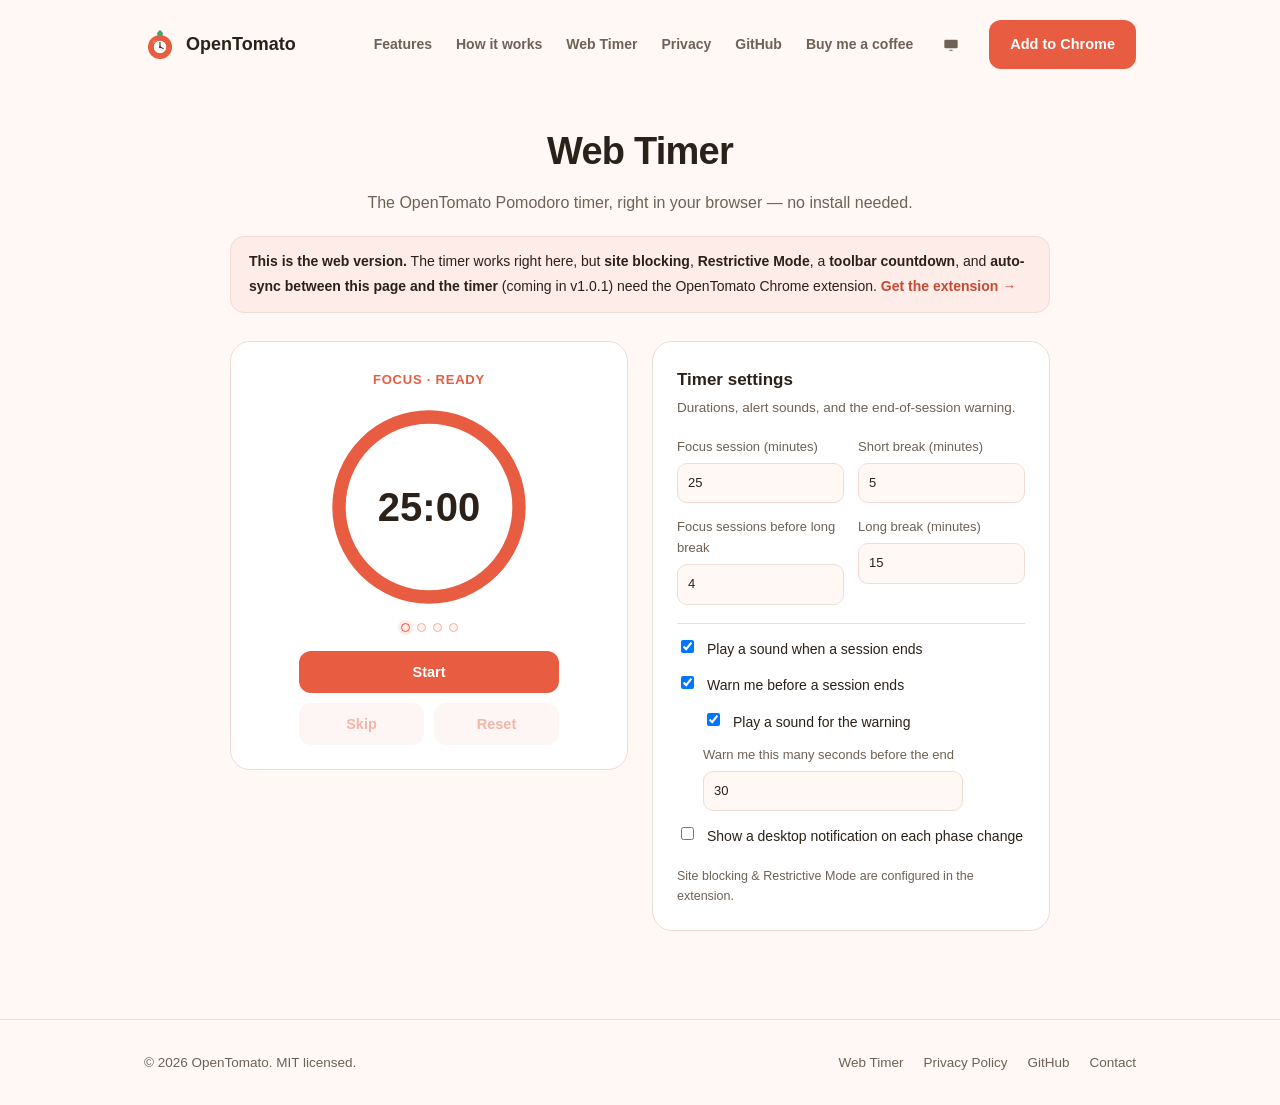
==== app.html @ 350d2db2 "Add app.html: a standalone web version of the timer The extension's Pomodoro timer as a plain web pa" ====
<!DOCTYPE html>
<html lang="en">
  <head>
    <meta charset="utf-8" />
    <meta name="viewport" content="width=device-width, initial-scale=1" />
    <title>Web Timer · OpenTomato</title>
    <meta
      name="description"
      content="A free browser-based Pomodoro timer from OpenTomato — customizable focus and break durations, alert sounds, and desktop notifications. Site blocking and Restrictive Mode need the Chrome extension."
    />
    <link rel="icon" href="assets/logo.svg" type="image/svg+xml" />
    <link rel="stylesheet" href="assets/style.css" />
    <link rel="stylesheet" href="assets/app.css" />
    <script src="assets/theme.js"></script>
    <script src="assets/config.js"></script>
  </head>
  <body>
    <nav class="site-nav">
      <div class="container nav-inner">
        <a href="index.html" class="brand">
          <img src="assets/logo.svg" alt="" />
          OpenTomato
        </a>
        <div class="nav-links">
          <a href="index.html#features">Features</a>
          <a href="index.html#how-it-works">How it works</a>
          <a href="app.html" aria-current="page">Web Timer</a>
          <a href="privacy.html">Privacy</a>
          <a href="https://github.com/cksarge/OpenTomato" target="_blank" rel="noopener">GitHub</a>
          <a href="https://buymeacoffee.com/cksarge" target="_blank" rel="noopener">Buy me a coffee</a>
          <button id="theme-toggle-btn" class="icon-btn" title="Toggle theme" aria-label="Toggle theme"></button>
          <!-- URL filled in from assets/config.js once OpenTomato is on the Web Store -->
          <a href="#" data-store-link class="btn btn-primary">Add to Chrome</a>
        </div>
      </div>
    </nav>

    <main class="container app-main">
      <header class="app-head">
        <h1>Web Timer</h1>
        <p class="app-sub">The OpenTomato Pomodoro timer, right in your browser — no install needed.</p>
      </header>

      <div class="app-callout" id="ext-callout">
        <strong>This is the web version.</strong> The timer works right here, but site blocking,
        Restrictive Mode, a toolbar countdown, and auto-sync between this page and the timer need the
        OpenTomato Chrome extension.
      </div>

      <div class="app-layout">
        <section class="timer-card" id="timer-card" data-phase="work">
          <p class="phase-label" id="phase-label">Focus</p>
          <div class="ring-wrap">
            <svg class="ring" viewBox="0 0 120 120" aria-hidden="true">
              <circle class="ring-track" cx="60" cy="60" r="54" />
              <circle class="ring-progress" id="ring-progress" cx="60" cy="60" r="54" />
            </svg>
            <div class="time-display" id="time-display">25:00</div>
          </div>
          <div class="cycle-dots" id="cycle-dots" aria-hidden="true"></div>

          <div class="timer-controls">
            <div class="primary-row">
              <button id="primary-btn" type="button" class="btn primary-btn">Start</button>
            </div>
            <div class="secondary-row">
              <button id="skip-btn" type="button" class="btn btn-soft" disabled>Skip</button>
              <button id="reset-btn" type="button" class="btn btn-soft" disabled>Reset</button>
            </div>
          </div>
        </section>

        <section class="settings-card">
          <h2>Timer settings</h2>
          <p class="settings-sub">Durations, alert sounds, and the end-of-session warning.</p>

          <form id="settings-form" autocomplete="off">
            <div class="field-grid">
              <label class="field">
                <span>Focus session (minutes)</span>
                <input type="number" id="workMinutes" min="1" max="180" step="1" />
              </label>
              <label class="field">
                <span>Short break (minutes)</span>
                <input type="number" id="restMinutes" min="1" max="60" step="1" />
              </label>
              <label class="field">
                <span>Focus sessions before long break</span>
                <input type="number" id="cyclesBeforeLongBreak" min="1" max="12" step="1" />
              </label>
              <label class="field">
                <span>Long break (minutes)</span>
                <input type="number" id="longBreakMinutes" min="1" max="120" step="1" />
              </label>
            </div>

            <hr class="settings-divider" />

            <label class="toggle-row">
              <input type="checkbox" id="soundOnEnd" />
              <span>Play a sound when a session ends</span>
            </label>

            <label class="toggle-row">
              <input type="checkbox" id="warningEnabled" />
              <span>Warn me before a session ends</span>
            </label>
            <div id="warning-detail">
              <label class="toggle-row indent">
                <input type="checkbox" id="soundOnWarning" />
                <span>Play a sound for the warning</span>
              </label>
              <label class="field" style="margin: 12px 0 0 26px; max-width: 260px">
                <span>Warn me this many seconds before the end</span>
                <input type="number" id="warningSeconds" min="5" max="120" step="5" />
              </label>
            </div>

            <label class="toggle-row" id="notify-row">
              <input type="checkbox" id="notificationsEnabled" />
              <span>Show a desktop notification on each phase change</span>
            </label>
            <p class="hint muted-note" id="notify-hint" hidden>
              Your browser blocked notifications for this site. Allow them in the site settings, then
              turn this back on.
            </p>
            <p class="hint" id="notify-synced-note" hidden>
              The OpenTomato extension is connected and shows its own notifications.
            </p>

            <div class="settings-foot">
              <span class="ext-note">Site blocking &amp; Restrictive Mode are configured in the extension.</span>
              <span class="saved-indicator" id="saved-indicator" aria-live="polite">Saved</span>
            </div>
          </form>
        </section>
      </div>
    </main>

    <footer class="site-footer">
      <div class="container footer-inner">
        <span>© 2026 OpenTomato. MIT licensed.</span>
        <div class="footer-links">
          <a href="app.html">Web Timer</a>
          <a href="privacy.html">Privacy Policy</a>
          <a href="https://github.com/cksarge/OpenTomato" target="_blank" rel="noopener">GitHub</a>
          <a href="mailto:carterkcoding@gmail.com">Contact</a>
        </div>
      </div>
    </footer>

    <script src="assets/app.js"></script>
  </body>
</html>
---- assets/style.css ----
:root {
  --color-work: #e85c41;
  --color-work-dark: #c94a32;
  --color-work-soft: #fdece7;
  --color-rest: #3fa66b;
  --color-rest-soft: #e9f7ef;
  --color-long-break: #3f7fd1;
  --color-long-break-soft: #eaf2fc;

  --bg: #fff8f5;
  --surface: #ffffff;
  --text: #2b2118;
  --text-muted: #6f6155;
  --border: #f0dcd3;

  color-scheme: light;
}

/* Dark mode: follows the OS/browser preference by default, or an explicit
   data-theme="dark"/"light" set by the toggle button (see assets/theme.js).
   Text goes noticeably lighter, not just the background going darker. */
@media (prefers-color-scheme: dark) {
  :root:not([data-theme="light"]) {
    --color-work: #ff7d61;
    --color-work-dark: #ffb4a0;
    --color-work-soft: #3a231d;
    --color-rest: #5cd08a;
    --color-rest-soft: #1c3226;
    --color-long-break: #6fa8ea;
    --color-long-break-soft: #1c2c3f;

    --bg: #1b1512;
    --surface: #241b17;
    --text: #f5ece6;
    --text-muted: #b7a99d;
    --border: #3a2c25;

    color-scheme: dark;
  }
}

:root[data-theme="dark"] {
  --color-work: #ff7d61;
  --color-work-dark: #ffb4a0;
  --color-work-soft: #3a231d;
  --color-rest: #5cd08a;
  --color-rest-soft: #1c3226;
  --color-long-break: #6fa8ea;
  --color-long-break-soft: #1c2c3f;

  --bg: #1b1512;
  --surface: #241b17;
  --text: #f5ece6;
  --text-muted: #b7a99d;
  --border: #3a2c25;

  color-scheme: dark;
}

:root[data-theme="light"] {
  color-scheme: light;
}

* {
  box-sizing: border-box;
}

html {
  scroll-behavior: smooth;
}

body {
  margin: 0;
  background: var(--bg);
  color: var(--text);
  font-family: -apple-system, BlinkMacSystemFont, "Segoe UI", Roboto, sans-serif;
  line-height: 1.6;
  transition: background 0.2s ease, color 0.2s ease;
}

a {
  color: var(--color-work-dark);
}

.container {
  max-width: 1040px;
  margin: 0 auto;
  padding: 0 24px;
}

/* Nav */
.site-nav {
  display: flex;
  align-items: center;
  justify-content: space-between;
  padding: 20px 0;
}

.nav-inner {
  display: flex;
  align-items: center;
  justify-content: space-between;
  width: 100%;
}

.brand {
  display: flex;
  align-items: center;
  gap: 10px;
  text-decoration: none;
  color: var(--text);
  font-weight: 800;
  font-size: 18px;
}

.brand img {
  width: 32px;
  height: 32px;
}

.nav-links {
  display: flex;
  align-items: center;
  flex-wrap: wrap;
  justify-content: flex-end;
  gap: 24px;
  font-size: 14px;
  font-weight: 600;
}

.nav-links a {
  color: var(--text-muted);
  text-decoration: none;
}

.nav-links a:hover {
  color: var(--color-work);
}

.nav-links .btn {
  color: #fff;
}

.icon-btn {
  border: none;
  background: transparent;
  color: var(--text-muted);
  cursor: pointer;
  padding: 6px;
  border-radius: 8px;
  font-size: 16px;
  line-height: 1;
  display: flex;
  align-items: center;
  justify-content: center;
  transition: background 0.15s, color 0.15s;
}

.icon-btn:hover {
  background: var(--color-work-soft);
  color: var(--color-work);
}

/* Buttons */
.btn {
  display: inline-flex;
  align-items: center;
  gap: 8px;
  border-radius: 12px;
  padding: 12px 20px;
  font-weight: 700;
  font-size: 14.5px;
  text-decoration: none;
  border: 1px solid transparent;
  transition: transform 0.12s ease, filter 0.15s ease;
}

.btn:active {
  transform: scale(0.98);
}

.btn-primary {
  background: var(--color-work);
  color: #fff !important;
}

.btn-primary:hover {
  filter: brightness(1.06);
}

.btn-secondary {
  background: var(--surface);
  border-color: var(--border);
  color: var(--text) !important;
}

.btn-secondary:hover {
  border-color: var(--color-work);
  color: var(--color-work) !important;
}

/* Hero */
.hero {
  padding: 64px 0 48px;
  text-align: center;
}

.hero .badge {
  display: inline-block;
  background: var(--color-work-soft);
  color: var(--color-work-dark);
  font-size: 13px;
  font-weight: 700;
  padding: 6px 14px;
  border-radius: 999px;
  margin-bottom: 20px;
}

.hero h1 {
  font-size: clamp(32px, 5vw, 48px);
  margin: 0 0 16px;
  letter-spacing: -0.02em;
}

.hero p.lead {
  max-width: 560px;
  margin: 0 auto 32px;
  color: var(--text-muted);
  font-size: 17px;
}

.hero-actions {
  display: flex;
  gap: 12px;
  justify-content: center;
  flex-wrap: wrap;
  margin-bottom: 40px;
}

.hero-mockup {
  max-width: 320px;
  margin: 0 auto;
  background: var(--surface);
  border: 1px solid var(--border);
  border-radius: 22px;
  padding: 24px;
  box-shadow: 0 30px 60px -30px rgba(43, 33, 24, 0.25);
}

.hero-mockup .mockup-phase {
  font-size: 12px;
  font-weight: 800;
  letter-spacing: 0.06em;
  text-transform: uppercase;
  color: var(--color-work);
  margin-bottom: 10px;
}

.hero-mockup .mockup-ring {
  width: 160px;
  height: 160px;
  margin: 0 auto 14px;
  border-radius: 50%;
  display: flex;
  align-items: center;
  justify-content: center;
  font-size: 32px;
  font-weight: 800;
  /* Same shape as the real popup countdown ring: starts at 12 o'clock and
     fills clockwise. 18:24 left out of a 25:00 session is 73.6% remaining. */
  background:
    radial-gradient(closest-side, var(--surface) 87%, transparent 88% 100%),
    conic-gradient(var(--color-work) 0% 73.6%, var(--color-work-soft) 73.6% 100%);
}

.hero-mockup .mockup-dots {
  display: flex;
  gap: 6px;
  justify-content: center;
}

/* Mirrors the real popup's cycle dots: a completed session is a solid dot,
   the session in progress is the outlined dot with a halo ring, and upcoming
   sessions are faint outlined dots. */
.hero-mockup .mockup-dots span {
  width: 8px;
  height: 8px;
  box-sizing: border-box;
  border-radius: 50%;
  background: var(--color-work-soft);
  border: 1.5px solid var(--color-work);
  opacity: 0.5;
}

.hero-mockup .mockup-dots span.filled {
  background: var(--color-work);
  opacity: 1;
}

.hero-mockup .mockup-dots span.active {
  opacity: 1;
  box-shadow: 0 0 0 3px var(--color-work-soft);
}

/* Feature grid */
.section {
  padding: 56px 0;
}

.section h2 {
  font-size: 28px;
  text-align: center;
  margin: 0 0 8px;
}

.section .section-lead {
  text-align: center;
  color: var(--text-muted);
  max-width: 520px;
  margin: 0 auto 40px;
}

.feature-grid {
  display: grid;
  grid-template-columns: repeat(3, 1fr);
  gap: 20px;
}

.feature-card {
  background: var(--surface);
  border: 1px solid var(--border);
  border-radius: 18px;
  padding: 24px;
}

.feature-card .icon {
  font-size: 26px;
  margin-bottom: 12px;
}

.feature-card h3 {
  margin: 0 0 8px;
  font-size: 16px;
}

.feature-card p {
  margin: 0;
  color: var(--text-muted);
  font-size: 14px;
}

/* Support */
.support-grid {
  display: grid;
  grid-template-columns: repeat(2, 1fr);
  gap: 20px;
}

.support-card {
  text-align: center;
}

.support-card .icon {
  font-size: 30px;
}

.support-card p {
  margin-bottom: 18px;
}

.support-card .btn {
  width: 100%;
  justify-content: center;
}

/* How it works */
.steps {
  display: grid;
  grid-template-columns: repeat(3, 1fr);
  gap: 20px;
  counter-reset: step;
}

.step {
  text-align: center;
  padding: 0 12px;
}

.step .step-number {
  counter-increment: step;
  width: 36px;
  height: 36px;
  border-radius: 50%;
  background: var(--color-work);
  color: #fff;
  display: flex;
  align-items: center;
  justify-content: center;
  font-weight: 800;
  margin: 0 auto 14px;
}

.step .step-number::before {
  content: counter(step);
}

.step h3 {
  margin: 0 0 6px;
  font-size: 15px;
}

.step p {
  margin: 0;
  color: var(--text-muted);
  font-size: 13.5px;
}

/* CTA band */
.cta-band {
  background: var(--color-work);
  border-radius: 24px;
  padding: 48px 32px;
  text-align: center;
  color: #fff;
  margin: 24px;
}

.cta-band h2 {
  color: #fff;
  margin: 0 0 12px;
}

.cta-band p {
  color: rgba(255, 255, 255, 0.85);
  max-width: 480px;
  margin: 0 auto 24px;
}

.cta-band .btn-secondary {
  /* This button's background is deliberately always white (for contrast
     against the always-orange band), so its text must stay a fixed dark
     color too — not var(--text), which flips to a light color in dark mode
     and would otherwise render white-on-white. */
  background: #fff;
  border-color: transparent;
  color: #c94a32 !important;
}

/* Footer */
.site-footer {
  border-top: 1px solid var(--border);
  padding: 32px 0;
  margin-top: 24px;
}

.footer-inner {
  display: flex;
  align-items: center;
  justify-content: space-between;
  flex-wrap: wrap;
  gap: 16px;
  font-size: 13.5px;
  color: var(--text-muted);
}

.footer-links {
  display: flex;
  gap: 20px;
}

.footer-links a {
  color: var(--text-muted);
  text-decoration: none;
}

.footer-links a:hover {
  color: var(--color-work);
}

/* Privacy policy page */
.policy-page {
  padding: 48px 0 80px;
}

.policy-card {
  background: var(--surface);
  border: 1px solid var(--border);
  border-radius: 20px;
  padding: 40px;
  max-width: 760px;
  margin: 0 auto;
}

.policy-card h1 {
  margin-top: 0;
}

.policy-card h2 {
  font-size: 19px;
  margin-top: 32px;
}

.policy-card h3 {
  font-size: 16px;
}

.policy-card p,
.policy-card li {
  color: var(--text-muted);
  font-size: 15px;
}

.policy-card code {
  background: var(--color-work-soft);
  color: var(--color-work-dark);
  padding: 1px 6px;
  border-radius: 6px;
  font-size: 0.9em;
}

.policy-loading,
.policy-error {
  text-align: center;
  color: var(--text-muted);
  padding: 40px 0;
}

@media (max-width: 720px) {
  .feature-grid,
  .steps,
  .support-grid {
    grid-template-columns: 1fr;
  }

  .nav-links {
    gap: 14px;
  }
}
---- assets/app.css ----
/* OpenTomato Web Timer page — timer card + settings, built on the shared
   brand tokens in style.css. */

.app-main {
  padding: 32px 0 64px;
}

.app-head {
  text-align: center;
  margin-bottom: 20px;
}

.app-head h1 {
  font-size: clamp(28px, 4vw, 38px);
  margin: 0 0 8px;
  letter-spacing: -0.02em;
}

.app-head .app-sub {
  color: var(--text-muted);
  margin: 0;
  font-size: 16px;
}

/* "This is the web version / synced" callout */
.app-callout {
  max-width: 820px;
  margin: 0 auto 28px;
  background: var(--color-work-soft);
  color: var(--text);
  border: 1px solid var(--border);
  border-radius: 14px;
  padding: 14px 18px;
  font-size: 14px;
  line-height: 1.55;
}

.app-callout.is-synced {
  background: var(--color-rest-soft);
}

.app-callout strong {
  color: var(--text);
}

.app-callout-link {
  display: inline-block;
  margin-top: 4px;
  font-weight: 700;
  white-space: nowrap;
  color: var(--color-work-dark);
  text-decoration: none;
}

.app-callout-link:hover {
  text-decoration: underline;
}

/* Layout: timer beside settings on wide screens, stacked on narrow */
.app-layout {
  display: grid;
  grid-template-columns: minmax(0, 1fr) minmax(0, 1fr);
  gap: 24px;
  align-items: start;
  max-width: 820px;
  margin: 0 auto;
}

@media (max-width: 780px) {
  .app-layout {
    grid-template-columns: 1fr;
  }
}

/* ---- timer card (mirrors the extension popup) ---- */

.timer-card {
  background: var(--surface);
  border: 1px solid var(--border);
  border-radius: 20px;
  padding: 28px 24px 24px;
  display: flex;
  flex-direction: column;
  align-items: center;
  gap: 16px;
  --accent: var(--color-work);
  --accent-soft: var(--color-work-soft);
  transition: background 0.25s ease;
}

.timer-card[data-phase="work"] {
  --accent: var(--color-work);
  --accent-soft: var(--color-work-soft);
}
.timer-card[data-phase="rest"] {
  --accent: var(--color-rest);
  --accent-soft: var(--color-rest-soft);
}
.timer-card[data-phase="long-break"] {
  --accent: var(--color-long-break);
  --accent-soft: var(--color-long-break-soft);
}

.timer-card .phase-label {
  margin: 0;
  font-size: 13px;
  font-weight: 800;
  letter-spacing: 0.06em;
  text-transform: uppercase;
  color: var(--accent);
}

.ring-wrap {
  position: relative;
  width: 200px;
  height: 200px;
}

.ring {
  width: 100%;
  height: 100%;
  transform: rotate(-90deg);
}

.ring-track {
  fill: none;
  stroke: var(--accent-soft);
  stroke-width: 8;
}

.ring-progress {
  fill: none;
  stroke: var(--accent);
  stroke-width: 8;
  stroke-linecap: round;
  transition: stroke-dashoffset 0.3s linear, stroke 0.25s ease;
}

.time-display {
  position: absolute;
  inset: 0;
  display: flex;
  align-items: center;
  justify-content: center;
  font-size: 40px;
  font-weight: 800;
  font-variant-numeric: tabular-nums;
  color: var(--text);
}

.cycle-dots {
  display: flex;
  gap: 7px;
  min-height: 12px;
}

.cycle-dots .dot {
  width: 9px;
  height: 9px;
  box-sizing: border-box;
  border-radius: 50%;
  background: var(--accent-soft);
  border: 1.5px solid var(--accent);
  opacity: 0.5;
}

.cycle-dots .dot.filled {
  background: var(--accent);
  opacity: 1;
}

.cycle-dots .dot.active {
  opacity: 1;
  box-shadow: 0 0 0 3px var(--accent-soft);
}

.timer-controls {
  display: flex;
  flex-direction: column;
  gap: 10px;
  width: 100%;
  max-width: 260px;
}

.timer-controls .btn {
  justify-content: center;
  cursor: pointer;
}

.timer-controls .primary-row .btn {
  width: 100%;
}

.timer-controls .secondary-row {
  display: flex;
  gap: 10px;
}

.timer-controls .secondary-row .btn {
  flex: 1;
}

.btn.btn-soft {
  background: var(--accent-soft);
  color: var(--accent) !important;
  border-color: transparent;
}

.btn.btn-soft:hover {
  filter: brightness(0.97);
}

.btn:disabled {
  opacity: 0.45;
  cursor: not-allowed;
  pointer-events: none;
}

.timer-card .primary-btn {
  background: var(--accent);
  color: #fff !important;
}

/* ---- settings card ---- */

.settings-card {
  background: var(--surface);
  border: 1px solid var(--border);
  border-radius: 20px;
  padding: 24px;
}

.settings-card h2 {
  margin: 0 0 4px;
  font-size: 17px;
}

.settings-card .settings-sub {
  margin: 0 0 18px;
  color: var(--text-muted);
  font-size: 13.5px;
}

.field-grid {
  display: grid;
  grid-template-columns: 1fr 1fr;
  gap: 14px;
}

.field {
  display: flex;
  flex-direction: column;
  gap: 5px;
  font-size: 13px;
  color: var(--text-muted);
}

.field input[type="number"] {
  font: inherit;
  padding: 9px 10px;
  border-radius: 10px;
  border: 1px solid var(--border);
  background: var(--bg);
  color: var(--text);
}

.field input[type="number"]:focus {
  outline: 2px solid var(--accent-soft, var(--color-work-soft));
  border-color: var(--color-work);
}

.toggle-row {
  display: flex;
  align-items: flex-start;
  gap: 10px;
  font-size: 14px;
  margin-top: 14px;
  cursor: pointer;
}

.toggle-row input {
  margin-top: 2px;
  flex: 0 0 auto;
}

.toggle-row.indent {
  margin-left: 26px;
}

.settings-divider {
  border: none;
  border-top: 1px solid var(--border);
  margin: 18px 0 4px;
}

.hint {
  color: var(--text-muted);
  font-size: 12.5px;
  margin: 8px 0 0;
  line-height: 1.5;
}

.hint.muted-note {
  margin-left: 26px;
}

.settings-foot {
  display: flex;
  align-items: center;
  justify-content: space-between;
  margin-top: 18px;
}

.saved-indicator {
  font-size: 12.5px;
  color: var(--text-muted);
  opacity: 0;
  transition: opacity 0.2s ease;
}

.saved-indicator.visible {
  opacity: 1;
}

.settings-foot .ext-note {
  font-size: 12.5px;
  color: var(--text-muted);
}
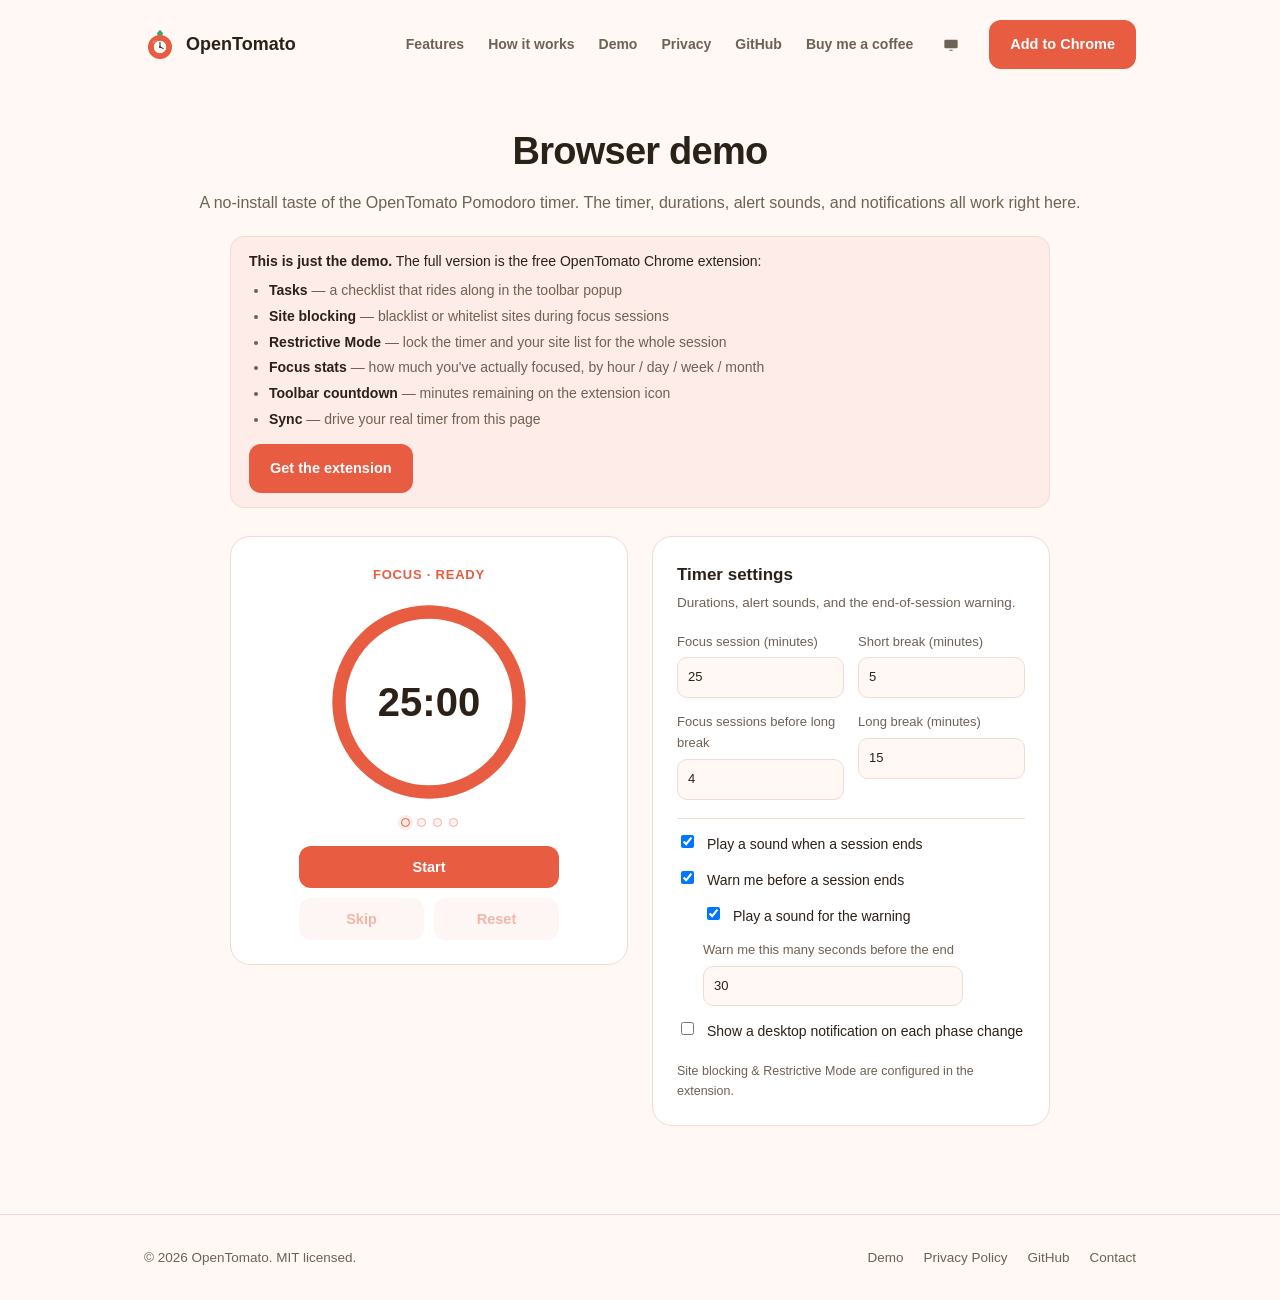
==== commit e8e85aa1: "Reframe the web timer as a demo; stage the 1.1.0 privacy policy - Rename Web Timer -> Demo in nav, f" ====
--- a/app.html
+++ b/app.html
@@ -3,10 +3,10 @@
   <head>
     <meta charset="utf-8" />
     <meta name="viewport" content="width=device-width, initial-scale=1" />
-    <title>Web Timer · OpenTomato</title>
+    <title>Demo · OpenTomato</title>
     <meta
       name="description"
-      content="A free browser-based Pomodoro timer from OpenTomato — customizable focus and break durations, alert sounds, and desktop notifications. Site blocking and Restrictive Mode need the Chrome extension."
+      content="A free browser demo of the OpenTomato Pomodoro timer — customizable focus and break durations, alert sounds, and desktop notifications. Tasks, site blocking, Restrictive Mode, and focus stats are in the Chrome extension."
     />
     <link rel="icon" href="assets/logo.svg" type="image/svg+xml" />
     <link rel="stylesheet" href="assets/style.css" />
@@ -24,7 +24,7 @@
         <div class="nav-links">
           <a href="index.html#features">Features</a>
           <a href="index.html#how-it-works">How it works</a>
-          <a href="app.html" aria-current="page">Web Timer</a>
+          <a href="app.html" aria-current="page">Demo</a>
           <a href="privacy.html">Privacy</a>
           <a href="https://github.com/cksarge/OpenTomato" target="_blank" rel="noopener">GitHub</a>
           <a href="https://buymeacoffee.com/cksarge" target="_blank" rel="noopener">Buy me a coffee</a>
@@ -37,14 +37,18 @@
 
     <main class="container app-main">
       <header class="app-head">
-        <h1>Web Timer</h1>
-        <p class="app-sub">The OpenTomato Pomodoro timer, right in your browser — no install needed.</p>
+        <h1>Browser demo</h1>
+        <p class="app-sub">
+          A no-install taste of the OpenTomato Pomodoro timer. The timer, durations, alert sounds,
+          and notifications all work right here.
+        </p>
       </header>
 
+      <!-- Filled in by assets/app.js: a feature list when the extension isn't
+           detected, or a "synced" note when it is. -->
       <div class="app-callout" id="ext-callout">
-        <strong>This is the web version.</strong> The timer works right here, but site blocking,
-        Restrictive Mode, a toolbar countdown, and auto-sync between this page and the timer need the
-        OpenTomato Chrome extension.
+        <strong>This is just the demo.</strong> The full version — with tasks, site blocking,
+        Restrictive Mode, and focus stats — is the free OpenTomato Chrome extension.
       </div>
 
       <div class="app-layout">
@@ -141,7 +145,7 @@
       <div class="container footer-inner">
         <span>© 2026 OpenTomato. MIT licensed.</span>
         <div class="footer-links">
-          <a href="app.html">Web Timer</a>
+          <a href="app.html">Demo</a>
           <a href="privacy.html">Privacy Policy</a>
           <a href="https://github.com/cksarge/OpenTomato" target="_blank" rel="noopener">GitHub</a>
           <a href="mailto:carterkcoding@gmail.com">Contact</a>
--- a/assets/style.css
+++ b/assets/style.css
@@ -525,6 +525,40 @@
   padding: 40px 0;
 }
 
+/* "Use the Web Timer" callout on the homepage */
+.web-cta {
+  display: flex;
+  align-items: center;
+  justify-content: space-between;
+  gap: 24px;
+  flex-wrap: wrap;
+  background: var(--surface);
+  border: 1px solid var(--border);
+  border-radius: 20px;
+  padding: 28px 32px;
+}
+
+.web-cta-text {
+  max-width: 620px;
+}
+
+.web-cta h2 {
+  margin: 0 0 8px;
+  font-size: 22px;
+  text-align: left;
+}
+
+.web-cta p {
+  margin: 0;
+  color: var(--text-muted);
+  font-size: 14.5px;
+}
+
+.web-cta .btn {
+  flex: 0 0 auto;
+  white-space: nowrap;
+}
+
 @media (max-width: 720px) {
   .feature-grid,
   .steps,
@@ -535,4 +569,8 @@
   .nav-links {
     gap: 14px;
   }
-}
+
+  .web-cta {
+    padding: 24px;
+  }
+}
--- a/assets/app.css
+++ b/assets/app.css
@@ -43,17 +43,30 @@
   color: var(--text);
 }
 
-.app-callout-link {
-  display: inline-block;
-  margin-top: 4px;
-  font-weight: 700;
-  white-space: nowrap;
-  color: var(--color-work-dark);
-  text-decoration: none;
-}
-
-.app-callout-link:hover {
-  text-decoration: underline;
+.app-callout-title {
+  margin: 0 0 8px;
+}
+
+.app-callout-list {
+  margin: 0 0 12px;
+  padding-left: 20px;
+  display: flex;
+  flex-direction: column;
+  gap: 4px;
+}
+
+.app-callout-list li {
+  color: var(--text-muted);
+}
+
+.app-callout-list strong {
+  color: var(--text);
+}
+
+/* The "get the extension" call to action inside the callout. Rendered as a
+   .btn by renderCallout(); this just adds spacing. */
+a.app-callout-link {
+  margin-top: 2px;
 }
 
 /* Layout: timer beside settings on wide screens, stacked on narrow */
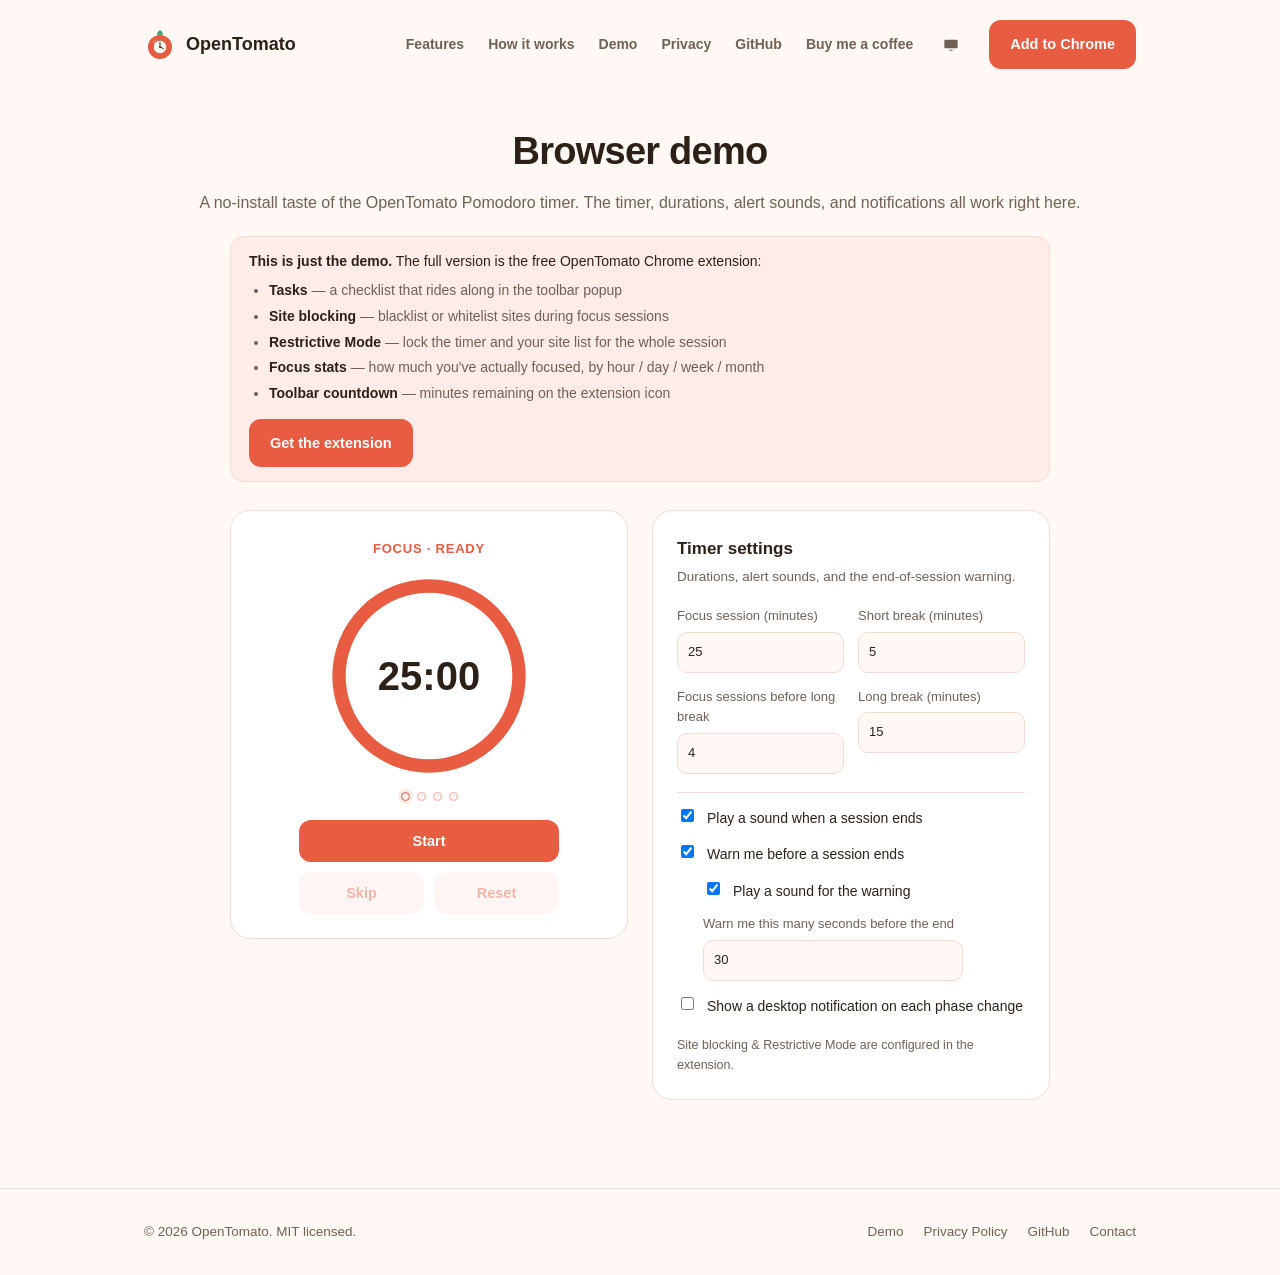
==== commit a315170b: "Make the demo a pure demo — no sync with the extension The demo now always runs its own standalone t" ====
--- a/app.html
+++ b/app.html
@@ -45,7 +45,7 @@
       </header>
 
       <!-- Filled in by assets/app.js: a feature list when the extension isn't
-           detected, or a "synced" note when it is. -->
+           detected, or "open the extension's settings" when it is. -->
       <div class="app-callout" id="ext-callout">
         <strong>This is just the demo.</strong> The full version — with tasks, site blocking,
         Restrictive Mode, and focus stats — is the free OpenTomato Chrome extension.
@@ -128,9 +128,6 @@
               Your browser blocked notifications for this site. Allow them in the site settings, then
               turn this back on.
             </p>
-            <p class="hint" id="notify-synced-note" hidden>
-              The OpenTomato extension is connected and shows its own notifications.
-            </p>
 
             <div class="settings-foot">
               <span class="ext-note">Site blocking &amp; Restrictive Mode are configured in the extension.</span>
--- a/assets/app.css
+++ b/assets/app.css
@@ -35,7 +35,8 @@
   line-height: 1.55;
 }
 
-.app-callout.is-synced {
+/* Shown when the OpenTomato extension is detected on the page. */
+.app-callout--ext {
   background: var(--color-rest-soft);
 }
 
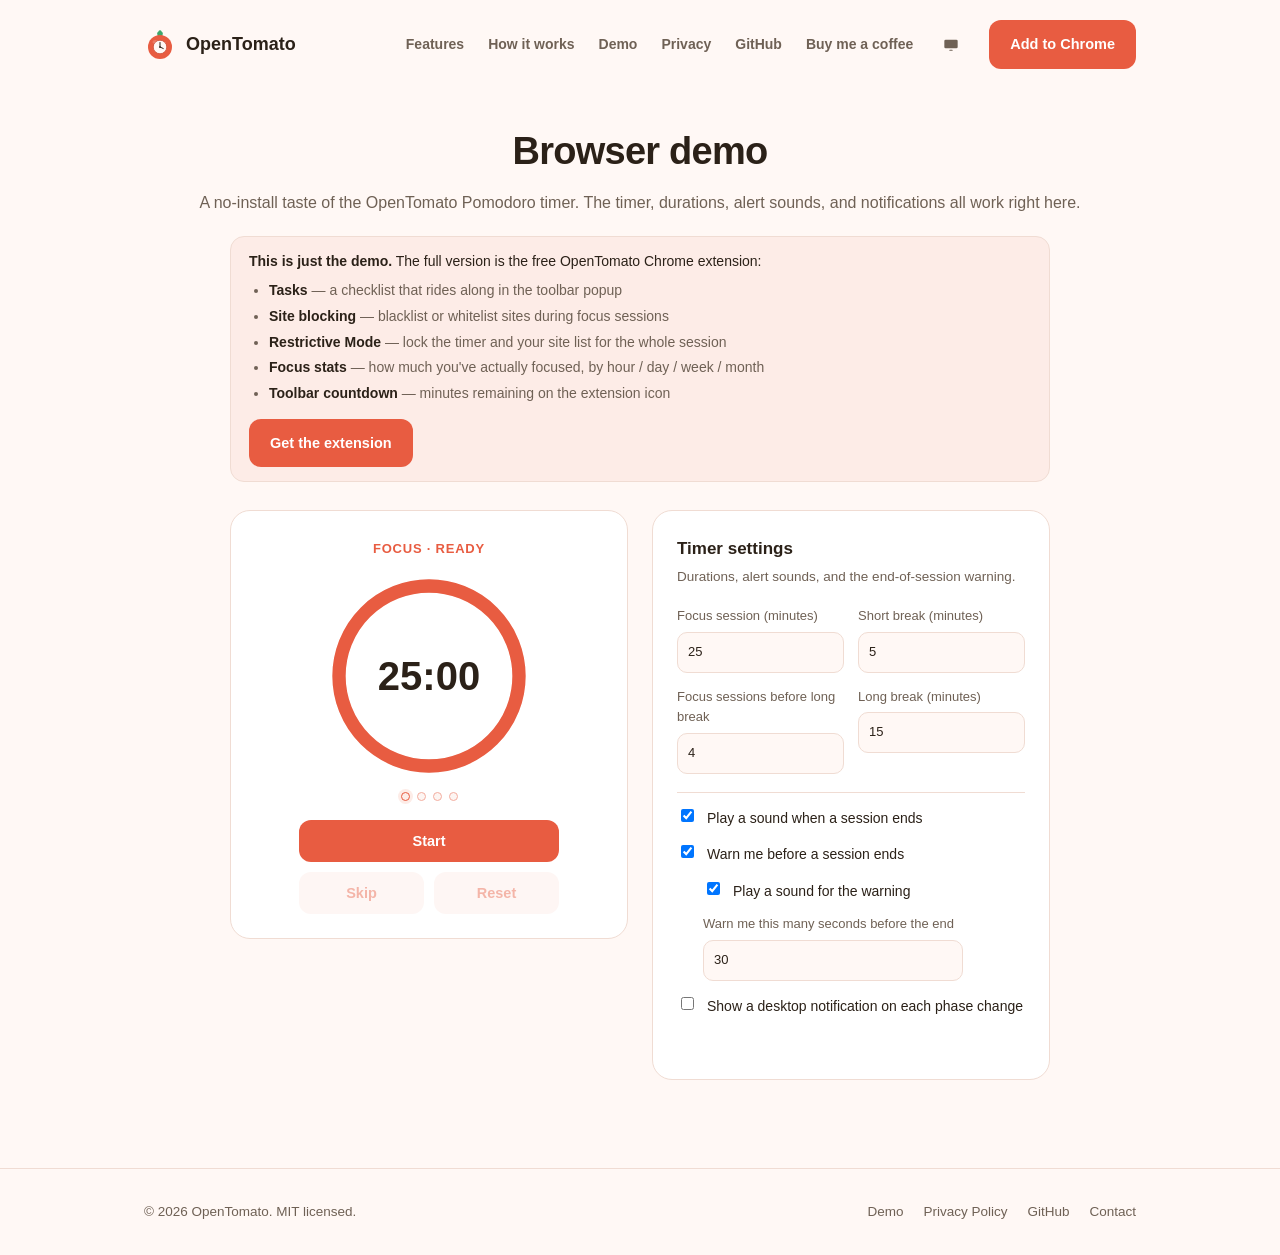
==== commit 0b781948: "Remove the redundant extension note from the demo settings form The callout card above already cover" ====
--- a/app.html
+++ b/app.html
@@ -130,7 +130,6 @@
             </p>
 
             <div class="settings-foot">
-              <span class="ext-note">Site blocking &amp; Restrictive Mode are configured in the extension.</span>
               <span class="saved-indicator" id="saved-indicator" aria-live="polite">Saved</span>
             </div>
           </form>
--- a/assets/app.css
+++ b/assets/app.css
@@ -321,7 +321,7 @@
 .settings-foot {
   display: flex;
   align-items: center;
-  justify-content: space-between;
+  justify-content: flex-end;
   margin-top: 18px;
 }
 
@@ -335,8 +335,3 @@
 .saved-indicator.visible {
   opacity: 1;
 }
-
-.settings-foot .ext-note {
-  font-size: 12.5px;
-  color: var(--text-muted);
-}
